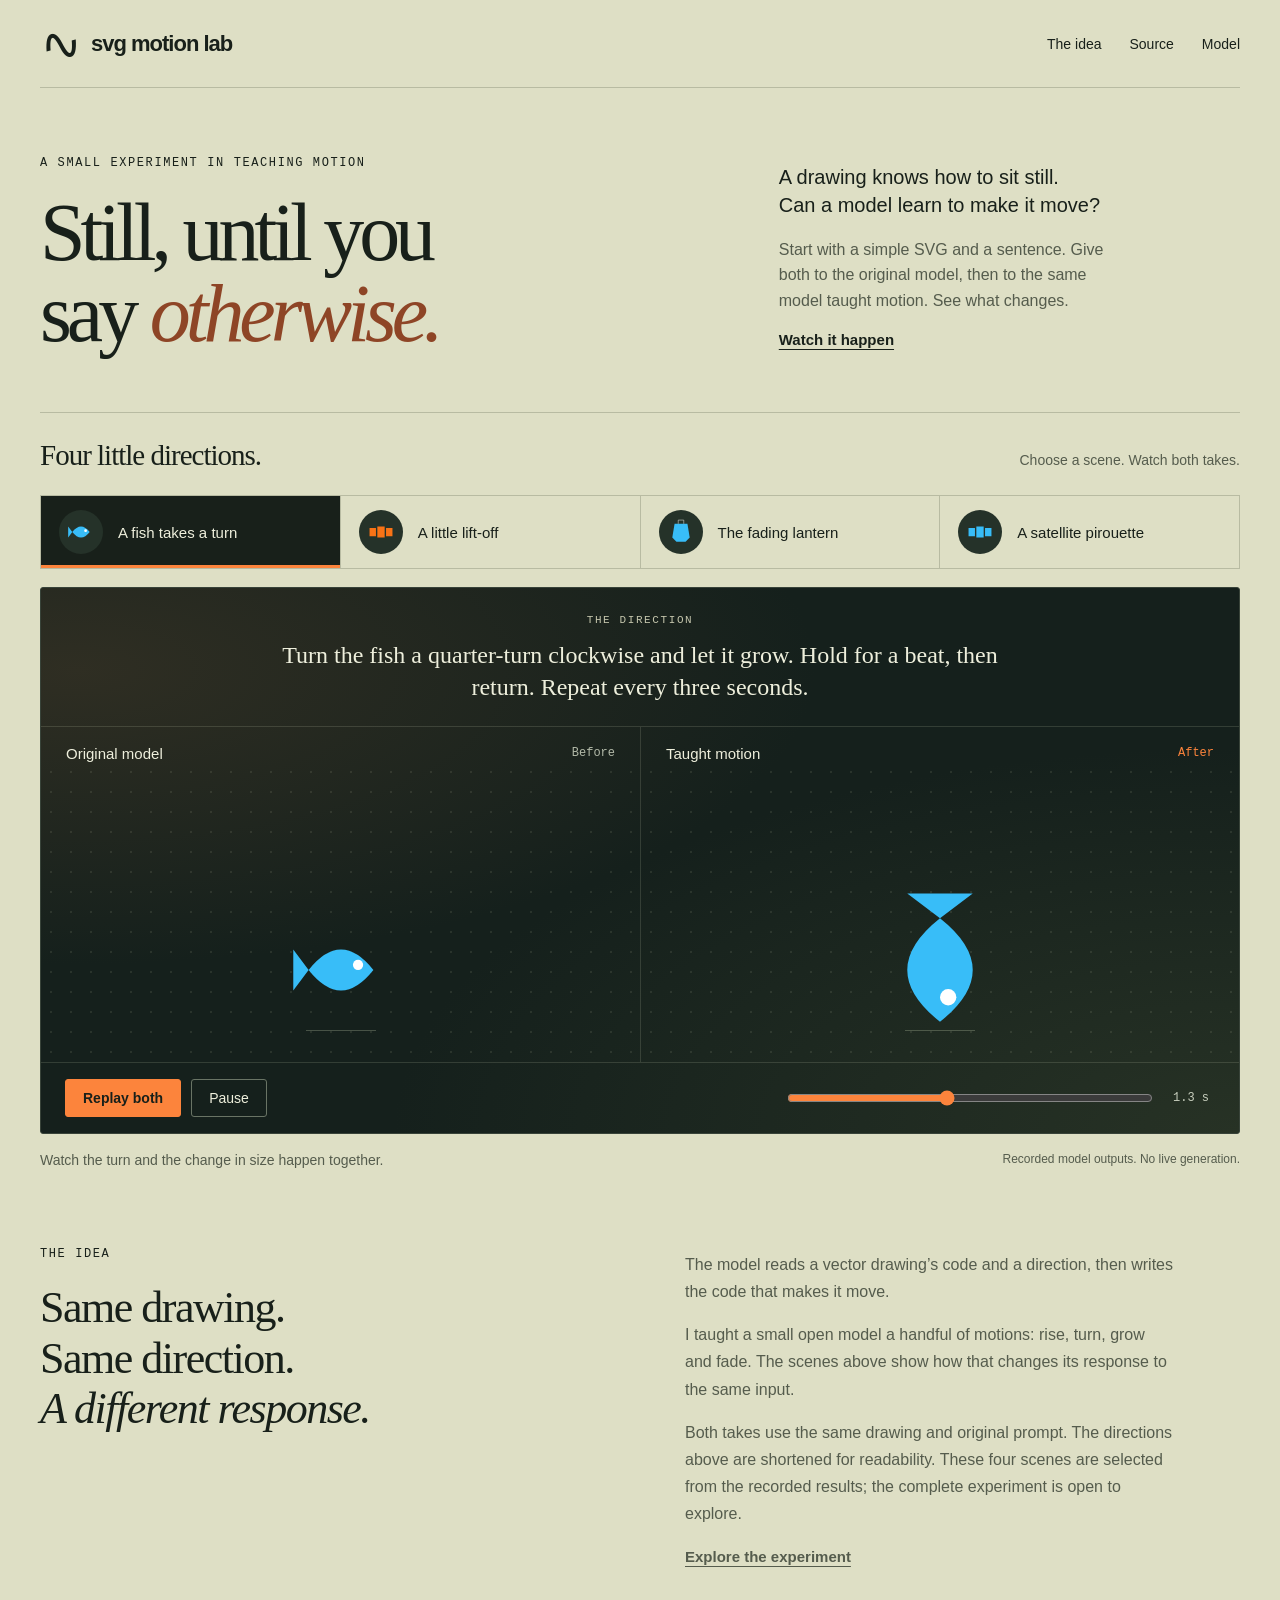
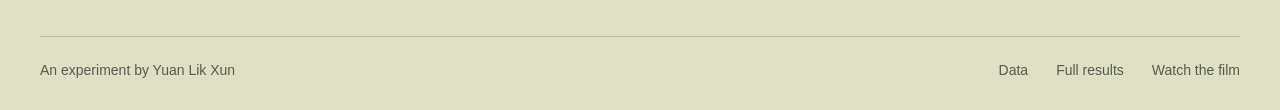
==== experiments/svg-motion-lab/demo/index.html @ 4496cbf6 "Add SVG motion experiment and curated replay demo" ====
<!doctype html>
<html lang="en">
<head>
<meta charset="utf-8">
<meta name="viewport" content="width=device-width,initial-scale=1">
<meta name="description" content="A still drawing, a sentence, and a small model learning to move. Explore four before-and-after SVG animations.">
<meta name="theme-color" content="#dedfc5">
<title>SVG Motion Lab — Still, until you say otherwise.</title>
<link rel="stylesheet" href="style.css">
<script src="app.js" defer></script>
</head>
<body>
<header class="masthead wrap">
  <a href="#" class="wordmark" aria-label="SVG Motion Lab home"><span class="motion-mark" aria-hidden="true">∿</span> svg motion lab</a>
  <nav aria-label="Main navigation"><a href="#story">The idea</a><a href="https://github.com/LxYuan0420/nlp/tree/main/experiments/svg-motion-lab">Source</a><a href="https://huggingface.co/lxyuan/SVG-Motion-Qwen3.5-0.8B-LoRA">Model</a></nav>
</header>
<main>
  <section class="intro wrap" aria-labelledby="headline">
    <div><p class="eyebrow">A small experiment in teaching motion</p><h1 id="headline">Still, until you<br>say <em>otherwise.</em></h1></div>
    <div class="intro-copy"><p>A drawing knows how to sit still.<br>Can a model learn to make it move?</p><p>Start with a simple SVG and a sentence. Give both to the original model, then to the same model taught motion. See what changes.</p><a class="text-link" href="#playground">Watch it happen</a></div>
  </section>
  <section class="playground wrap" id="playground" aria-label="Animation comparison">
    <div class="section-top"><h2>Four little directions.</h2><p>Choose a scene. Watch both takes.</p></div>
    <div id="scenes" class="scenes" role="group" aria-label="Choose a scene"></div>
    <div class="theatre">
      <div class="direction"><span class="eyebrow">The direction</span><p id="direction"></p></div>
      <div class="comparison">
        <section class="take" aria-labelledby="base-label"><div class="take-heading"><h3 id="base-label">Original model</h3><span>Before</span></div><div id="base-view" class="canvas"></div></section>
        <section class="take" aria-labelledby="finetuned-label"><div class="take-heading"><h3 id="finetuned-label">Taught motion</h3><span>After</span></div><div id="finetuned-view" class="canvas"></div></section>
      </div>
      <div class="transport"><div class="buttons"><button id="replay" class="replay" type="button">Replay both</button><button id="pause" class="pause" type="button" disabled>Pause</button></div><div class="scrubber"><label class="sr-only" for="timeline">Animation position</label><input id="timeline" type="range" min="0" max="1000" value="0" aria-valuetext="0 seconds"><output id="time" for="timeline">0.0 s</output></div></div>
    </div>
    <div class="scene-note"><p id="watch" aria-live="polite"></p><p class="replay-note">Recorded model outputs. No live generation.</p></div>
  </section>
  <section class="story wrap" id="story" aria-labelledby="story-title">
    <div><p class="eyebrow">The idea</p><h2 id="story-title">Same drawing.<br>Same direction.<br><em>A different response.</em></h2></div>
    <div class="story-copy"><p>The model reads a vector drawing’s code and a direction, then writes the code that makes it move.</p><p>I taught a small open model a handful of motions: rise, turn, grow and fade. The scenes above show how that changes its response to the same input.</p><p>Both takes use the same drawing and original prompt. The directions above are shortened for readability. These four scenes are selected from the recorded results; the complete experiment is open to explore.</p><a class="text-link" href="https://github.com/LxYuan0420/nlp/tree/main/experiments/svg-motion-lab">Explore the experiment</a></div>
  </section>
</main>
<footer class="wrap"><span>An experiment by Yuan Lik Xun</span><div><a href="https://huggingface.co/datasets/lxyuan/svg-motion-lab">Data</a><a href="https://huggingface.co/lxyuan/SVG-Motion-Qwen3.5-0.8B-LoRA/tree/main/evidence">Full results</a><a href="comparison.mp4">Watch the film</a></div></footer>
<script id="examples" type="application/json">[{"id": "test-0016", "title": "A fish takes a turn", "direction": "Turn the fish a quarter-turn clockwise and let it grow. Hold for a beat, then return. Repeat every three seconds.", "watch": "Watch the turn and the change in size happen together.", "family": "fish", "instruction": "Preserve the drawing and its initial placement. Apply these motions simultaneously: rotate clockwise by 90 degrees around its own origin during the first 40% of a 3-second cycle, hold until 60%, then return to the original state by the end; repeat forever; and scale uniformly to 1.6 times its original size around its own origin during the first 40% of a 3-second cycle, hold until 60%, then return to the original state by the end; repeat forever. Return only the complete animated SVG, without scripts, CSS, external resources, or Markdown. Use native SVG animations.", "input_svg": "\u003csvg xmlns=\"http://www.w3.org/2000/svg\" viewBox=\"0 0 256 256\"\u003e\u003cg id=\"position\" transform=\"translate(128 154)\"\u003e\u003cg id=\"motion-rotate\"\u003e\u003cg id=\"motion-scale\"\u003e\u003cg id=\"drawing\" fill=\"#38bdf8\"\u003e\u003cpath d=\"M-19 0 Q0 -24 19 0 Q0 24 -19 0 L-28 -12 V12Z\"/\u003e\u003ccircle cx=\"10\" cy=\"-3\" r=\"3\" fill=\"white\"/\u003e\u003c/g\u003e\u003c/g\u003e\u003c/g\u003e\u003c/g\u003e\u003c/svg\u003e", "duration": 3, "base": {"id": "test-0016", "prediction": "\u003csvg xmlns=\"http://www.w3.org/2000/svg\" viewBox=\"0 0 256 256\"\u003e\u003cg id=\"position\" transform=\"translate(128 154)\"\u003e\u003cg id=\"motion-rotate\"\u003e\u003cg id=\"motion-scale\"\u003e\u003cg id=\"drawing\" fill=\"#38bdf8\"\u003e\u003cpath d=\"M-19 0 Q0 -24 19 0 Q0 24 -19 0 L-28 -12 V12Z\"/\u003e\u003ccircle cx=\"10\" cy=\"-3\" r=\"3\" fill=\"white\"/\u003e\u003c/g\u003e\u003c/g\u003e\u003c/g\u003e\u003c/g\u003e\u003c/svg\u003e", "score": {"valid": true, "preserves_drawing": true, "motion_pass": false, "reason": "Motion differs at cycle fraction 0.13"}, "batch_seconds": 10.607814239000163, "batch_size": 4, "renderable": true, "render_source": "\u003csvg xmlns=\"http://www.w3.org/2000/svg\" viewBox=\"0 0 256 256\"\u003e\u003cg id=\"position\" transform=\"translate(128 154)\"\u003e\u003cg id=\"motion-rotate\"\u003e\u003cg id=\"motion-scale\"\u003e\u003cg id=\"drawing\" fill=\"#38bdf8\"\u003e\u003cpath d=\"M-19 0 Q0 -24 19 0 Q0 24 -19 0 L-28 -12 V12Z\" /\u003e\u003ccircle cx=\"10\" cy=\"-3\" r=\"3\" fill=\"white\" /\u003e\u003c/g\u003e\u003c/g\u003e\u003c/g\u003e\u003c/g\u003e\u003c/svg\u003e"}, "finetuned": {"id": "test-0016", "prediction": "\u003csvg xmlns=\"http://www.w3.org/2000/svg\" viewBox=\"0 0 256 256\"\u003e\u003cg id=\"position\" transform=\"translate(128 154)\"\u003e\u003cg id=\"motion-rotate\"\u003e\u003canimateTransform attributeName=\"transform\" type=\"rotate\" values=\"0;90;90;0\" dur=\"3s\" keyTimes=\"0;0.4;0.6;1\" repeatCount=\"indefinite\"/\u003e\u003cg id=\"motion-scale\"\u003e\u003canimateTransform attributeName=\"transform\" type=\"scale\" values=\"1;1.6;1.6;1\" dur=\"3s\" keyTimes=\"0;0.4;0.6;1\" repeatCount=\"indefinite\"/\u003e\u003cg id=\"drawing\" fill=\"#38bdf8\"\u003e\u003cpath d=\"M-19 0 Q0 -24 19 0 Q0 24 -19 0 L-28 -12 V12Z\"/\u003e\u003ccircle cx=\"10\" cy=\"-3\" r=\"3\" fill=\"white\"/\u003e\u003c/g\u003e\u003c/g\u003e\u003c/g\u003e\u003c/g\u003e\u003c/svg\u003e", "score": {"valid": true, "preserves_drawing": true, "motion_pass": true, "reason": "Passed every sampled motion check"}, "batch_seconds": 25.382535663, "batch_size": 4, "renderable": true, "render_source": "\u003csvg xmlns=\"http://www.w3.org/2000/svg\" viewBox=\"0 0 256 256\"\u003e\u003cg id=\"position\" transform=\"translate(128 154)\"\u003e\u003cg id=\"motion-rotate\"\u003e\u003canimateTransform attributeName=\"transform\" type=\"rotate\" values=\"0;90;90;0\" dur=\"3s\" keyTimes=\"0;0.4;0.6;1\" repeatCount=\"indefinite\" /\u003e\u003cg id=\"motion-scale\"\u003e\u003canimateTransform attributeName=\"transform\" type=\"scale\" values=\"1;1.6;1.6;1\" dur=\"3s\" keyTimes=\"0;0.4;0.6;1\" repeatCount=\"indefinite\" /\u003e\u003cg id=\"drawing\" fill=\"#38bdf8\"\u003e\u003cpath d=\"M-19 0 Q0 -24 19 0 Q0 24 -19 0 L-28 -12 V12Z\" /\u003e\u003ccircle cx=\"10\" cy=\"-3\" r=\"3\" fill=\"white\" /\u003e\u003c/g\u003e\u003c/g\u003e\u003c/g\u003e\u003c/g\u003e\u003c/svg\u003e"}}, {"id": "test-0000", "title": "A little lift-off", "direction": "Let the satellite rise and fade. Pause at the top, then bring it back. Repeat every three seconds.", "watch": "Watch the satellite lift as its colour fades, then return to where it started.", "family": "satellite", "instruction": "Preserve the drawing and its initial placement. Apply these motions simultaneously: move upward by 63 SVG units during the first 40% of a 3-second cycle, hold until 60%, then return to the original state by the end; repeat forever; and fade to opacity 0.3 during the first 40% of a 3-second cycle, hold until 60%, then return to the original state by the end; repeat forever. Return only the complete animated SVG, without scripts, CSS, external resources, or Markdown. Use native SVG animations.", "input_svg": "\u003csvg xmlns=\"http://www.w3.org/2000/svg\" viewBox=\"0 0 256 256\"\u003e\u003cg id=\"position\" transform=\"translate(128 154)\"\u003e\u003cg id=\"motion-translate\"\u003e\u003cg id=\"motion-opacity\"\u003e\u003cg id=\"drawing\" fill=\"#f97316\"\u003e\u003crect x=\"-8\" y=\"-12\" width=\"16\" height=\"24\"/\u003e\u003cpath d=\"M-25 -9 H-11 V9 H-25Z M11 -9 H25 V9 H11Z\"/\u003e\u003c/g\u003e\u003c/g\u003e\u003c/g\u003e\u003c/g\u003e\u003c/svg\u003e", "duration": 3, "base": {"id": "test-0000", "prediction": "\u003csvg xmlns=\"http://www.w3.org/2000/svg\" viewBox=\"0 0 256 256\"\u003e\u003cg id=\"position\" transform=\"translate(128 154)\"\u003e\u003cg id=\"motion-translate\"\u003e\u003cg id=\"motion-opacity\"\u003e\u003cg id=\"drawing\" fill=\"#f97316\"\u003e\u003crect x=\"-8\" y=\"-12\" width=\"16\" height=\"24\"/\u003e\u003cpath d=\"M-25 -9 H-11 V9 H-25Z M11 -9 H25 V9 H11Z\"/\u003e\u003c/g\u003e\u003c/g\u003e\u003c/g\u003e\u003c/g\u003e\u003c/svg\u003e", "score": {"valid": true, "preserves_drawing": true, "motion_pass": false, "reason": "Motion differs at cycle fraction 0.13"}, "batch_seconds": 9.672158597999896, "batch_size": 4, "renderable": true, "render_source": "\u003csvg xmlns=\"http://www.w3.org/2000/svg\" viewBox=\"0 0 256 256\"\u003e\u003cg id=\"position\" transform=\"translate(128 154)\"\u003e\u003cg id=\"motion-translate\"\u003e\u003cg id=\"motion-opacity\"\u003e\u003cg id=\"drawing\" fill=\"#f97316\"\u003e\u003crect x=\"-8\" y=\"-12\" width=\"16\" height=\"24\" /\u003e\u003cpath d=\"M-25 -9 H-11 V9 H-25Z M11 -9 H25 V9 H11Z\" /\u003e\u003c/g\u003e\u003c/g\u003e\u003c/g\u003e\u003c/g\u003e\u003c/svg\u003e"}, "finetuned": {"id": "test-0000", "prediction": "\u003csvg xmlns=\"http://www.w3.org/2000/svg\" viewBox=\"0 0 256 256\"\u003e\u003cg id=\"position\" transform=\"translate(128 154)\"\u003e\u003cg id=\"motion-translate\"\u003e\u003canimateTransform attributeName=\"transform\" type=\"translate\" values=\"0 0;0 -63;0 -63;0 0\" dur=\"3s\" keyTimes=\"0;0.4;0.6;1\" repeatCount=\"indefinite\"/\u003e\u003cg id=\"motion-opacity\"\u003e\u003canimate attributeName=\"opacity\" values=\"1;0.3;0.3;1\" dur=\"3s\" keyTimes=\"0;0.4;0.6;1\" repeatCount=\"indefinite\"/\u003e\u003cg id=\"drawing\" fill=\"#f97316\"\u003e\u003crect x=\"-8\" y=\"-12\" width=\"16\" height=\"24\"/\u003e\u003cpath d=\"M-25 -9 H-11 V9 H-25Z M11 -9 H25 V9 H11Z\"/\u003e\u003c/g\u003e\u003c/g\u003e\u003c/g\u003e\u003c/g\u003e\u003c/svg\u003e", "score": {"valid": true, "preserves_drawing": true, "motion_pass": true, "reason": "Passed every sampled motion check"}, "batch_seconds": 25.5612034589999, "batch_size": 4, "renderable": true, "render_source": "\u003csvg xmlns=\"http://www.w3.org/2000/svg\" viewBox=\"0 0 256 256\"\u003e\u003cg id=\"position\" transform=\"translate(128 154)\"\u003e\u003cg id=\"motion-translate\"\u003e\u003canimateTransform attributeName=\"transform\" type=\"translate\" values=\"0 0;0 -63;0 -63;0 0\" dur=\"3s\" keyTimes=\"0;0.4;0.6;1\" repeatCount=\"indefinite\" /\u003e\u003cg id=\"motion-opacity\"\u003e\u003canimate attributeName=\"opacity\" values=\"1;0.3;0.3;1\" dur=\"3s\" keyTimes=\"0;0.4;0.6;1\" repeatCount=\"indefinite\" /\u003e\u003cg id=\"drawing\" fill=\"#f97316\"\u003e\u003crect x=\"-8\" y=\"-12\" width=\"16\" height=\"24\" /\u003e\u003cpath d=\"M-25 -9 H-11 V9 H-25Z M11 -9 H25 V9 H11Z\" /\u003e\u003c/g\u003e\u003c/g\u003e\u003c/g\u003e\u003c/g\u003e\u003c/svg\u003e"}}, {"id": "test-0002", "title": "The fading lantern", "direction": "Lift the lantern until it is almost a ghost. Hold it there, then bring back its colour and position. Repeat every three seconds.", "watch": "Watch the lantern become faint as it rises. The drawing itself stays the same.", "family": "lantern", "instruction": "Preserve the drawing and its initial placement. Apply these motions simultaneously: move upward by 39 SVG units during the first 40% of a 3-second cycle, hold until 60%, then return to the original state by the end; repeat forever; and fade to opacity 0.15 during the first 40% of a 3-second cycle, hold until 60%, then return to the original state by the end; repeat forever. Return only the complete animated SVG, without scripts, CSS, external resources, or Markdown. Use native SVG animations.", "input_svg": "\u003csvg xmlns=\"http://www.w3.org/2000/svg\" viewBox=\"0 0 256 256\"\u003e\u003cg id=\"position\" transform=\"translate(128 154)\"\u003e\u003cg id=\"motion-translate\"\u003e\u003cg id=\"motion-opacity\"\u003e\u003cg id=\"drawing\" fill=\"#38bdf8\"\u003e\u003cpath d=\"M-14 -18 H14 L19 12 10 21 H-10 L-19 12Z\"/\u003e\u003cpath d=\"M-6 -18 V-26 H6 V-18\" fill=\"none\" stroke=\"white\"/\u003e\u003c/g\u003e\u003c/g\u003e\u003c/g\u003e\u003c/g\u003e\u003c/svg\u003e", "duration": 3, "base": {"id": "test-0002", "prediction": "\u003csvg xmlns=\"http://www.w3.org/2000/svg\" viewBox=\"0 0 256 256\"\u003e\u003cg id=\"position\" transform=\"translate(128 154)\"\u003e\u003cg id=\"motion-translate\"\u003e\u003cg id=\"motion-opacity\"\u003e\u003cg id=\"drawing\" fill=\"#38bdf8\"\u003e\u003cpath d=\"M-14 -18 H14 L19 12 10 21 H-10 L-19 12Z\"/\u003e\u003cpath d=\"M-6 -18 V-26 H6 V-18\" fill=\"none\" stroke=\"white\"/\u003e\u003c/g\u003e\u003c/g\u003e\u003c/g\u003e\u003c/g\u003e\u003c/svg\u003e", "score": {"valid": true, "preserves_drawing": true, "motion_pass": false, "reason": "Motion differs at cycle fraction 0.13"}, "batch_seconds": 9.672158597999896, "batch_size": 4, "renderable": true, "render_source": "\u003csvg xmlns=\"http://www.w3.org/2000/svg\" viewBox=\"0 0 256 256\"\u003e\u003cg id=\"position\" transform=\"translate(128 154)\"\u003e\u003cg id=\"motion-translate\"\u003e\u003cg id=\"motion-opacity\"\u003e\u003cg id=\"drawing\" fill=\"#38bdf8\"\u003e\u003cpath d=\"M-14 -18 H14 L19 12 10 21 H-10 L-19 12Z\" /\u003e\u003cpath d=\"M-6 -18 V-26 H6 V-18\" fill=\"none\" stroke=\"white\" /\u003e\u003c/g\u003e\u003c/g\u003e\u003c/g\u003e\u003c/g\u003e\u003c/svg\u003e"}, "finetuned": {"id": "test-0002", "prediction": "\u003csvg xmlns=\"http://www.w3.org/2000/svg\" viewBox=\"0 0 256 256\"\u003e\u003cg id=\"position\" transform=\"translate(128 154)\"\u003e\u003cg id=\"motion-translate\"\u003e\u003canimateTransform attributeName=\"transform\" type=\"translate\" values=\"0 0;0 -39;0 -39;0 0\" dur=\"3s\" keyTimes=\"0;0.4;0.6;1\" repeatCount=\"indefinite\"/\u003e\u003cg id=\"motion-opacity\"\u003e\u003canimate attributeName=\"opacity\" values=\"1;0.15;0.15;1\" dur=\"3s\" keyTimes=\"0;0.4;0.6;1\" repeatCount=\"indefinite\"/\u003e\u003cg id=\"drawing\" fill=\"#38bdf8\"\u003e\u003cpath d=\"M-14 -18 H14 L19 12 10 21 H-10 L-19 12Z\"/\u003e\u003cpath d=\"M-6 -18 V-26 H6 V-18\" fill=\"none\" stroke=\"white\"/\u003e\u003c/g\u003e\u003c/g\u003e\u003c/g\u003e\u003c/g\u003e\u003c/svg\u003e", "score": {"valid": true, "preserves_drawing": true, "motion_pass": true, "reason": "Passed every sampled motion check"}, "batch_seconds": 25.5612034589999, "batch_size": 4, "renderable": true, "render_source": "\u003csvg xmlns=\"http://www.w3.org/2000/svg\" viewBox=\"0 0 256 256\"\u003e\u003cg id=\"position\" transform=\"translate(128 154)\"\u003e\u003cg id=\"motion-translate\"\u003e\u003canimateTransform attributeName=\"transform\" type=\"translate\" values=\"0 0;0 -39;0 -39;0 0\" dur=\"3s\" keyTimes=\"0;0.4;0.6;1\" repeatCount=\"indefinite\" /\u003e\u003cg id=\"motion-opacity\"\u003e\u003canimate attributeName=\"opacity\" values=\"1;0.15;0.15;1\" dur=\"3s\" keyTimes=\"0;0.4;0.6;1\" repeatCount=\"indefinite\" /\u003e\u003cg id=\"drawing\" fill=\"#38bdf8\"\u003e\u003cpath d=\"M-14 -18 H14 L19 12 10 21 H-10 L-19 12Z\" /\u003e\u003cpath d=\"M-6 -18 V-26 H6 V-18\" fill=\"none\" stroke=\"white\" /\u003e\u003c/g\u003e\u003c/g\u003e\u003c/g\u003e\u003c/g\u003e\u003c/svg\u003e"}}, {"id": "test-0009", "title": "A satellite pirouette", "direction": "Give the satellite a half-turn and make it bigger. Pause, then unwind. Repeat every four seconds.", "watch": "Watch rotation and growth combine into one looping movement.", "family": "satellite", "instruction": "Preserve the drawing and its initial placement. Apply these motions simultaneously: rotate clockwise by 180 degrees around its own origin during the first 40% of a 4-second cycle, hold until 60%, then return to the original state by the end; repeat forever; and scale uniformly to 1.6 times its original size around its own origin during the first 40% of a 4-second cycle, hold until 60%, then return to the original state by the end; repeat forever. Return only the complete animated SVG, without scripts, CSS, external resources, or Markdown. Use native SVG animations.", "input_svg": "\u003csvg xmlns=\"http://www.w3.org/2000/svg\" viewBox=\"0 0 256 256\"\u003e\u003cg id=\"position\" transform=\"translate(128 154)\"\u003e\u003cg id=\"motion-rotate\"\u003e\u003cg id=\"motion-scale\"\u003e\u003cg id=\"drawing\" fill=\"#38bdf8\"\u003e\u003crect x=\"-8\" y=\"-12\" width=\"16\" height=\"24\"/\u003e\u003cpath d=\"M-25 -9 H-11 V9 H-25Z M11 -9 H25 V9 H11Z\"/\u003e\u003c/g\u003e\u003c/g\u003e\u003c/g\u003e\u003c/g\u003e\u003c/svg\u003e", "duration": 4, "base": {"id": "test-0009", "prediction": "\u003csvg xmlns=\"http://www.w3.org/2000/svg\" viewBox=\"0 0 256 256\"\u003e\u003cg id=\"position\" transform=\"translate(128 154)\"\u003e\u003cg id=\"motion-rotate\"\u003e\u003cg id=\"motion-scale\"\u003e\u003cg id=\"drawing\" fill=\"#38bdf8\"\u003e\u003crect x=\"-8\" y=\"-12\" width=\"16\" height=\"24\"/\u003e\u003cpath d=\"M-25 -9 H-11 V9 H-25Z M11 -9 H25 V9 H11Z\"/\u003e\u003c/g\u003e\u003c/g\u003e\u003c/g\u003e\u003c/g\u003e\u003c/svg\u003e", "score": {"valid": true, "preserves_drawing": true, "motion_pass": false, "reason": "Motion differs at cycle fraction 0.13"}, "batch_seconds": 9.251102890000084, "batch_size": 4, "renderable": true, "render_source": "\u003csvg xmlns=\"http://www.w3.org/2000/svg\" viewBox=\"0 0 256 256\"\u003e\u003cg id=\"position\" transform=\"translate(128 154)\"\u003e\u003cg id=\"motion-rotate\"\u003e\u003cg id=\"motion-scale\"\u003e\u003cg id=\"drawing\" fill=\"#38bdf8\"\u003e\u003crect x=\"-8\" y=\"-12\" width=\"16\" height=\"24\" /\u003e\u003cpath d=\"M-25 -9 H-11 V9 H-25Z M11 -9 H25 V9 H11Z\" /\u003e\u003c/g\u003e\u003c/g\u003e\u003c/g\u003e\u003c/g\u003e\u003c/svg\u003e"}, "finetuned": {"id": "test-0009", "prediction": "\u003csvg xmlns=\"http://www.w3.org/2000/svg\" viewBox=\"0 0 256 256\"\u003e\u003cg id=\"position\" transform=\"translate(128 154)\"\u003e\u003cg id=\"motion-rotate\"\u003e\u003canimateTransform attributeName=\"transform\" type=\"rotate\" values=\"0;180;180;0\" dur=\"4s\" keyTimes=\"0;0.4;0.6;1\" repeatCount=\"indefinite\"/\u003e\u003cg id=\"motion-scale\"\u003e\u003canimateTransform attributeName=\"transform\" type=\"scale\" values=\"1;1.6;1.6;1\" dur=\"4s\" keyTimes=\"0;0.4;0.6;1\" repeatCount=\"indefinite\"/\u003e\u003cg id=\"drawing\" fill=\"#38bdf8\"\u003e\u003crect x=\"-8\" y=\"-12\" width=\"16\" height=\"24\"/\u003e\u003cpath d=\"M-25 -9 H-11 V9 H-25Z M11 -9 H25 V9 H11Z\"/\u003e\u003c/g\u003e\u003c/g\u003e\u003c/g\u003e\u003c/g\u003e\u003c/svg\u003e", "score": {"valid": true, "preserves_drawing": true, "motion_pass": true, "reason": "Passed every sampled motion check"}, "batch_seconds": 25.539759032999882, "batch_size": 4, "renderable": true, "render_source": "\u003csvg xmlns=\"http://www.w3.org/2000/svg\" viewBox=\"0 0 256 256\"\u003e\u003cg id=\"position\" transform=\"translate(128 154)\"\u003e\u003cg id=\"motion-rotate\"\u003e\u003canimateTransform attributeName=\"transform\" type=\"rotate\" values=\"0;180;180;0\" dur=\"4s\" keyTimes=\"0;0.4;0.6;1\" repeatCount=\"indefinite\" /\u003e\u003cg id=\"motion-scale\"\u003e\u003canimateTransform attributeName=\"transform\" type=\"scale\" values=\"1;1.6;1.6;1\" dur=\"4s\" keyTimes=\"0;0.4;0.6;1\" repeatCount=\"indefinite\" /\u003e\u003cg id=\"drawing\" fill=\"#38bdf8\"\u003e\u003crect x=\"-8\" y=\"-12\" width=\"16\" height=\"24\" /\u003e\u003cpath d=\"M-25 -9 H-11 V9 H-25Z M11 -9 H25 V9 H11Z\" /\u003e\u003c/g\u003e\u003c/g\u003e\u003c/g\u003e\u003c/g\u003e\u003c/svg\u003e"}}]</script>
</body>
</html>
---- experiments/svg-motion-lab/demo/style.css ----
:root{color-scheme:light;--paper:#dedfc5;--ink:#18201a;--soft:#555c4d;--rule:#b8bba2;--orange:#fc843c;--dark:#15201c;--light:#eeefdc;font-family:Arial,Helvetica,sans-serif;color:var(--ink);background:var(--paper);font-synthesis:none;scroll-behavior:smooth}*{box-sizing:border-box}body{margin:0}a{color:inherit;text-underline-offset:.25em}button,input,a{-webkit-tap-highlight-color:transparent}button{font:inherit;cursor:pointer}a:focus-visible,button:focus-visible,input:focus-visible{outline:3px solid var(--orange);outline-offset:5px}.wrap{width:min(1240px,calc(100% - 80px));margin-inline:auto}.masthead{height:88px;display:flex;align-items:center;justify-content:space-between;border-bottom:1px solid var(--rule)}.wordmark{text-decoration:none;font-weight:700;font-size:22px;letter-spacing:-1px;display:flex;align-items:center;gap:10px}.motion-mark{font-family:Georgia,serif;font-size:50px;line-height:1;transform:rotate(-15deg)}nav,footer>div{display:flex;gap:28px}nav a,footer a{font-size:14px;text-decoration:none}nav a:hover,footer a:hover{text-decoration:underline}.intro{display:grid;grid-template-columns:1.45fr 1fr;gap:70px;padding-top:66px;padding-bottom:58px;align-items:end}.eyebrow{font:12px/1.6 ui-monospace,SFMono-Regular,Consolas,monospace;text-transform:uppercase;letter-spacing:1.6px;margin:0 0 19px}h1,h2,p{margin-top:0}h1{font:clamp(58px,6.4vw,94px)/.99 Georgia,'Times New Roman',serif;font-weight:400;letter-spacing:-5px;margin-bottom:0}h1 em{font-weight:400;color:#8e4526}h2{font-family:Georgia,'Times New Roman',serif;font-weight:400}.intro-copy{max-width:350px;padding-bottom:5px}.intro-copy p{font-size:16px;line-height:1.6;color:var(--soft);margin-bottom:18px}.intro-copy p:first-child{font-size:20px;line-height:1.4;color:var(--ink)}.text-link{font-size:15px;font-weight:700}.section-top{display:flex;justify-content:space-between;align-items:baseline;gap:20px;border-top:1px solid var(--rule);padding-top:26px}.section-top h2{font-size:29px;letter-spacing:-1px;margin-bottom:23px}.section-top p{color:var(--soft);font-size:14px}.scenes{display:grid;grid-template-columns:repeat(4,1fr);gap:1px;background:var(--rule);border:1px solid var(--rule);margin-bottom:18px}.scene{display:flex;align-items:center;gap:15px;min-width:0;background:var(--paper);color:var(--ink);border:0;padding:14px 18px;text-align:left;transition:background .15s}.scene:hover{background:#e9ead5}.scene[aria-pressed=true]{background:var(--ink);color:var(--light);box-shadow:inset 0 -3px var(--orange)}.scene-label{font-size:15px;line-height:1.3}.scene-icon{width:44px;height:44px;flex-shrink:0;display:block;background:#253229;border-radius:50%}.scene-icon svg{width:100%;height:100%;display:block}.theatre{color:var(--light);background:radial-gradient(ellipse at 3% 15%,#3c3526aa,transparent 45%),radial-gradient(ellipse at 100% 100%,#333e2b99,transparent 50%),var(--dark);border:1px solid #384339;border-radius:3px;overflow:hidden}.direction{text-align:center;max-width:820px;margin:auto;padding:24px 30px 22px}.direction .eyebrow{display:block;color:#c5c6ad;margin-bottom:9px;font-size:11px}.plain{text-transform:none;letter-spacing:0;color:#a2aa9c}.direction p{font:24px/1.35 Georgia,'Times New Roman',serif;margin:0}.comparison{display:grid;grid-template-columns:1fr 1fr;border-block:1px solid #c9ccb32b}.take+.take{border-left:1px solid #c9ccb32b}.take-heading{display:flex;align-items:center;justify-content:space-between;padding:18px 25px 0;gap:10px}.take-heading h3{font-size:15px;font-weight:400;margin:0}.take-heading span{font:12px ui-monospace,monospace;color:#b2b9a8}.take:last-child .take-heading span{color:var(--orange)}.canvas{height:300px;background-image:radial-gradient(#d9dfb91a .8px,transparent .8px);background-size:20px 20px;position:relative}.canvas:after{content:'';position:absolute;left:calc(50% - 35px);bottom:31px;width:70px;height:1px;background:#bbc5a54d;pointer-events:none}.canvas iframe{display:block;border:0;width:100%;height:100%}.render-error{display:grid;place-items:center;height:100%;padding:24px;color:#e0b7a0;text-align:center;font-size:15px}.transport{display:flex;justify-content:space-between;align-items:center;gap:32px;padding:16px 24px}.buttons{display:flex;gap:10px}.buttons button{border-radius:3px;padding:10px 17px;font-size:14px}.replay{background:var(--orange);border:1px solid var(--orange);color:#18201a;font-weight:700}.replay:hover{background:#ff995e}.pause{border:1px solid #697465;color:var(--light);background:transparent;min-width:74px}.pause:hover{background:#ffffff0a}.buttons button:disabled{opacity:.4;cursor:wait}.scrubber{display:flex;align-items:center;gap:18px;width:50%;max-width:430px}input[type=range]{width:100%;height:24px;accent-color:var(--orange);cursor:pointer}output{font:12px ui-monospace,monospace;white-space:nowrap;color:#c7cebd;min-width:42px}.scene-note{display:flex;justify-content:space-between;gap:30px;padding:16px 0 0;font-size:14px;line-height:1.5;color:var(--soft)}.scene-note p{margin:0}.replay-note{white-space:nowrap;font-size:12px}.story{display:grid;grid-template-columns:1fr 1fr;gap:90px;padding:74px 0 65px}.story h2{font-size:44px;line-height:1.15;letter-spacing:-1.5px;margin:0}.story h2 em{font-weight:400}.story-copy{max-width:490px;padding-top:6px;font-size:16px;line-height:1.7;color:var(--soft)}.story-copy p{margin-bottom:16px}footer{border-top:1px solid var(--rule);padding-block:25px 32px;display:flex;justify-content:space-between;gap:20px;font-size:14px;color:var(--soft)}.sr-only{position:absolute;width:1px;height:1px;padding:0;margin:-1px;overflow:hidden;clip:rect(0,0,0,0);white-space:nowrap;border:0}@media(min-width:1500px){.intro{padding-top:80px;padding-bottom:70px}}@media(max-width:950px){.wrap{width:calc(100% - 48px)}.intro{gap:32px;grid-template-columns:1.3fr 1fr}h1{font-size:68px;letter-spacing:-3px}.scene{padding:12px 10px;gap:9px}.scene-label{font-size:14px}.scene-icon{width:33px;height:33px}.canvas{height:260px}.scene-note{flex-direction:column;gap:8px}.story{gap:45px}.story h2{font-size:37px}}@media(max-width:650px){.wrap{width:calc(100% - 32px)}.masthead{height:72px}.wordmark{font-size:18px}.motion-mark{font-size:39px}nav{gap:16px}nav a{font-size:13px}nav a:first-child{display:none}.intro{display:block;padding:38px 0 34px}h1{font-size:61px;letter-spacing:-3.5px}.eyebrow{font-size:11px;margin-bottom:15px}.intro-copy{margin-top:26px;max-width:100%}.intro-copy p:first-child{font-size:18px}.intro-copy p{font-size:15px}.section-top{display:block;padding-top:20px}.section-top h2{font-size:27px;margin-bottom:8px}.section-top p{margin-bottom:17px}.scenes{grid-template-columns:1fr 1fr;gap:1px}.scene{padding:13px 10px;gap:10px;min-height:62px}.scene-icon{width:32px;height:32px}.scene-label{font-size:14px}.direction{padding:21px 16px}.direction p{font-size:20px}.direction .plain{display:none}.take-heading{padding:14px 12px 0;display:block}.take-heading h3{font-size:14px;margin-bottom:5px}.take-heading span{font-size:11px}.canvas{height:220px}.transport{gap:10px;flex-wrap:wrap;padding:14px}.buttons{width:100%;justify-content:center}.scrubber{width:100%;max-width:none}.scene-note{font-size:13px}.replay-note{white-space:normal}.story{grid-template-columns:1fr;gap:26px;padding:45px 0}.story h2{font-size:37px}.story-copy{font-size:15px}footer{display:block;font-size:13px}footer>div{margin-top:18px;gap:25px}}@media(prefers-reduced-motion:reduce){:root{scroll-behavior:auto}*{transition:none!important}}
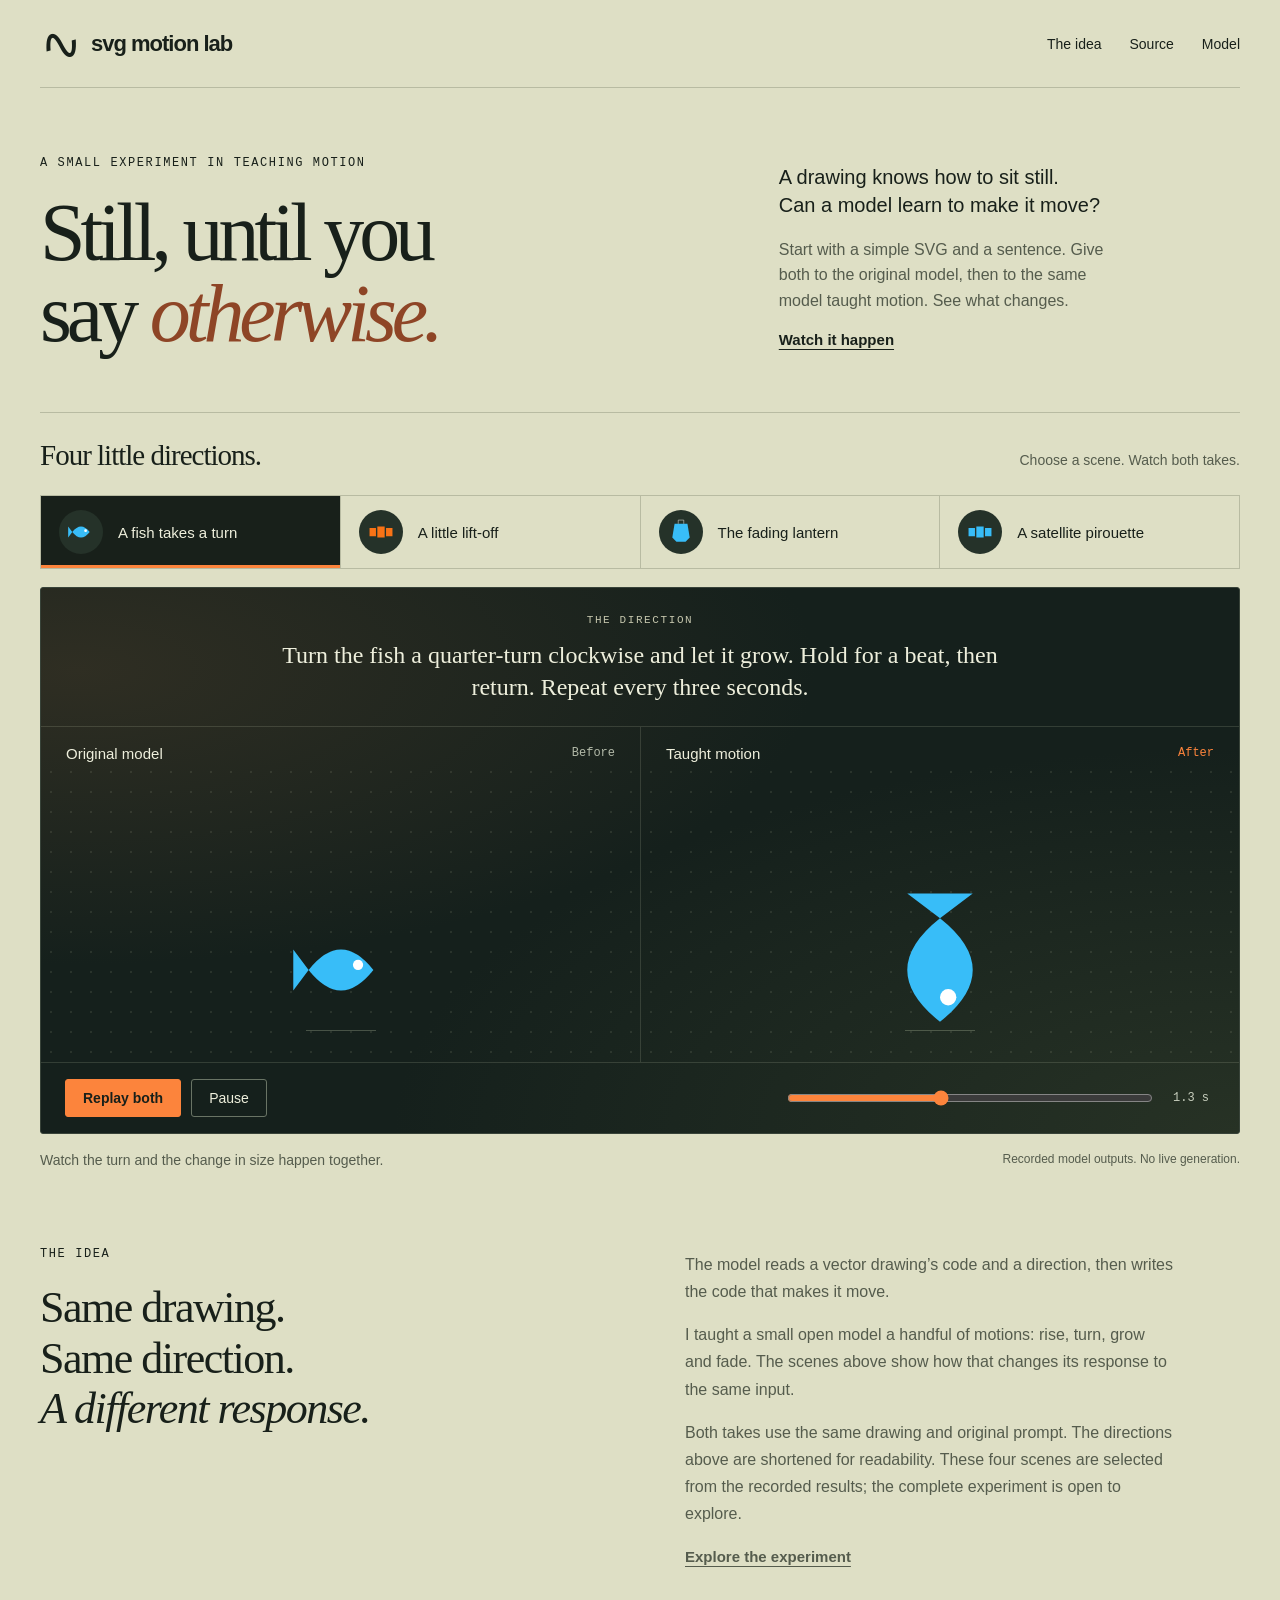
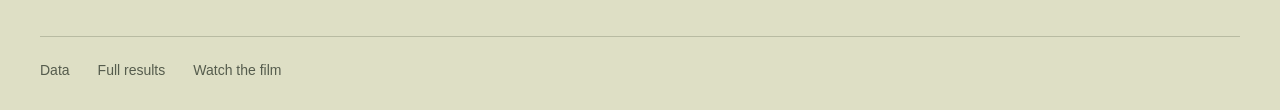
==== commit da3f07bc: "Remove the SVG motion demo footer credit" ====
--- a/experiments/svg-motion-lab/demo/index.html
+++ b/experiments/svg-motion-lab/demo/index.html
@@ -37,7 +37,7 @@
     <div class="story-copy"><p>The model reads a vector drawing’s code and a direction, then writes the code that makes it move.</p><p>I taught a small open model a handful of motions: rise, turn, grow and fade. The scenes above show how that changes its response to the same input.</p><p>Both takes use the same drawing and original prompt. The directions above are shortened for readability. These four scenes are selected from the recorded results; the complete experiment is open to explore.</p><a class="text-link" href="https://github.com/LxYuan0420/nlp/tree/main/experiments/svg-motion-lab">Explore the experiment</a></div>
   </section>
 </main>
-<footer class="wrap"><span>An experiment by Yuan Lik Xun</span><div><a href="https://huggingface.co/datasets/lxyuan/svg-motion-lab">Data</a><a href="https://huggingface.co/lxyuan/SVG-Motion-Qwen3.5-0.8B-LoRA/tree/main/evidence">Full results</a><a href="comparison.mp4">Watch the film</a></div></footer>
+<footer class="wrap"><div><a href="https://huggingface.co/datasets/lxyuan/svg-motion-lab">Data</a><a href="https://huggingface.co/lxyuan/SVG-Motion-Qwen3.5-0.8B-LoRA/tree/main/evidence">Full results</a><a href="comparison.mp4">Watch the film</a></div></footer>
 <script id="examples" type="application/json">[{"id": "test-0016", "title": "A fish takes a turn", "direction": "Turn the fish a quarter-turn clockwise and let it grow. Hold for a beat, then return. Repeat every three seconds.", "watch": "Watch the turn and the change in size happen together.", "family": "fish", "instruction": "Preserve the drawing and its initial placement. Apply these motions simultaneously: rotate clockwise by 90 degrees around its own origin during the first 40% of a 3-second cycle, hold until 60%, then return to the original state by the end; repeat forever; and scale uniformly to 1.6 times its original size around its own origin during the first 40% of a 3-second cycle, hold until 60%, then return to the original state by the end; repeat forever. Return only the complete animated SVG, without scripts, CSS, external resources, or Markdown. Use native SVG animations.", "input_svg": "\u003csvg xmlns=\"http://www.w3.org/2000/svg\" viewBox=\"0 0 256 256\"\u003e\u003cg id=\"position\" transform=\"translate(128 154)\"\u003e\u003cg id=\"motion-rotate\"\u003e\u003cg id=\"motion-scale\"\u003e\u003cg id=\"drawing\" fill=\"#38bdf8\"\u003e\u003cpath d=\"M-19 0 Q0 -24 19 0 Q0 24 -19 0 L-28 -12 V12Z\"/\u003e\u003ccircle cx=\"10\" cy=\"-3\" r=\"3\" fill=\"white\"/\u003e\u003c/g\u003e\u003c/g\u003e\u003c/g\u003e\u003c/g\u003e\u003c/svg\u003e", "duration": 3, "base": {"id": "test-0016", "prediction": "\u003csvg xmlns=\"http://www.w3.org/2000/svg\" viewBox=\"0 0 256 256\"\u003e\u003cg id=\"position\" transform=\"translate(128 154)\"\u003e\u003cg id=\"motion-rotate\"\u003e\u003cg id=\"motion-scale\"\u003e\u003cg id=\"drawing\" fill=\"#38bdf8\"\u003e\u003cpath d=\"M-19 0 Q0 -24 19 0 Q0 24 -19 0 L-28 -12 V12Z\"/\u003e\u003ccircle cx=\"10\" cy=\"-3\" r=\"3\" fill=\"white\"/\u003e\u003c/g\u003e\u003c/g\u003e\u003c/g\u003e\u003c/g\u003e\u003c/svg\u003e", "score": {"valid": true, "preserves_drawing": true, "motion_pass": false, "reason": "Motion differs at cycle fraction 0.13"}, "batch_seconds": 10.607814239000163, "batch_size": 4, "renderable": true, "render_source": "\u003csvg xmlns=\"http://www.w3.org/2000/svg\" viewBox=\"0 0 256 256\"\u003e\u003cg id=\"position\" transform=\"translate(128 154)\"\u003e\u003cg id=\"motion-rotate\"\u003e\u003cg id=\"motion-scale\"\u003e\u003cg id=\"drawing\" fill=\"#38bdf8\"\u003e\u003cpath d=\"M-19 0 Q0 -24 19 0 Q0 24 -19 0 L-28 -12 V12Z\" /\u003e\u003ccircle cx=\"10\" cy=\"-3\" r=\"3\" fill=\"white\" /\u003e\u003c/g\u003e\u003c/g\u003e\u003c/g\u003e\u003c/g\u003e\u003c/svg\u003e"}, "finetuned": {"id": "test-0016", "prediction": "\u003csvg xmlns=\"http://www.w3.org/2000/svg\" viewBox=\"0 0 256 256\"\u003e\u003cg id=\"position\" transform=\"translate(128 154)\"\u003e\u003cg id=\"motion-rotate\"\u003e\u003canimateTransform attributeName=\"transform\" type=\"rotate\" values=\"0;90;90;0\" dur=\"3s\" keyTimes=\"0;0.4;0.6;1\" repeatCount=\"indefinite\"/\u003e\u003cg id=\"motion-scale\"\u003e\u003canimateTransform attributeName=\"transform\" type=\"scale\" values=\"1;1.6;1.6;1\" dur=\"3s\" keyTimes=\"0;0.4;0.6;1\" repeatCount=\"indefinite\"/\u003e\u003cg id=\"drawing\" fill=\"#38bdf8\"\u003e\u003cpath d=\"M-19 0 Q0 -24 19 0 Q0 24 -19 0 L-28 -12 V12Z\"/\u003e\u003ccircle cx=\"10\" cy=\"-3\" r=\"3\" fill=\"white\"/\u003e\u003c/g\u003e\u003c/g\u003e\u003c/g\u003e\u003c/g\u003e\u003c/svg\u003e", "score": {"valid": true, "preserves_drawing": true, "motion_pass": true, "reason": "Passed every sampled motion check"}, "batch_seconds": 25.382535663, "batch_size": 4, "renderable": true, "render_source": "\u003csvg xmlns=\"http://www.w3.org/2000/svg\" viewBox=\"0 0 256 256\"\u003e\u003cg id=\"position\" transform=\"translate(128 154)\"\u003e\u003cg id=\"motion-rotate\"\u003e\u003canimateTransform attributeName=\"transform\" type=\"rotate\" values=\"0;90;90;0\" dur=\"3s\" keyTimes=\"0;0.4;0.6;1\" repeatCount=\"indefinite\" /\u003e\u003cg id=\"motion-scale\"\u003e\u003canimateTransform attributeName=\"transform\" type=\"scale\" values=\"1;1.6;1.6;1\" dur=\"3s\" keyTimes=\"0;0.4;0.6;1\" repeatCount=\"indefinite\" /\u003e\u003cg id=\"drawing\" fill=\"#38bdf8\"\u003e\u003cpath d=\"M-19 0 Q0 -24 19 0 Q0 24 -19 0 L-28 -12 V12Z\" /\u003e\u003ccircle cx=\"10\" cy=\"-3\" r=\"3\" fill=\"white\" /\u003e\u003c/g\u003e\u003c/g\u003e\u003c/g\u003e\u003c/g\u003e\u003c/svg\u003e"}}, {"id": "test-0000", "title": "A little lift-off", "direction": "Let the satellite rise and fade. Pause at the top, then bring it back. Repeat every three seconds.", "watch": "Watch the satellite lift as its colour fades, then return to where it started.", "family": "satellite", "instruction": "Preserve the drawing and its initial placement. Apply these motions simultaneously: move upward by 63 SVG units during the first 40% of a 3-second cycle, hold until 60%, then return to the original state by the end; repeat forever; and fade to opacity 0.3 during the first 40% of a 3-second cycle, hold until 60%, then return to the original state by the end; repeat forever. Return only the complete animated SVG, without scripts, CSS, external resources, or Markdown. Use native SVG animations.", "input_svg": "\u003csvg xmlns=\"http://www.w3.org/2000/svg\" viewBox=\"0 0 256 256\"\u003e\u003cg id=\"position\" transform=\"translate(128 154)\"\u003e\u003cg id=\"motion-translate\"\u003e\u003cg id=\"motion-opacity\"\u003e\u003cg id=\"drawing\" fill=\"#f97316\"\u003e\u003crect x=\"-8\" y=\"-12\" width=\"16\" height=\"24\"/\u003e\u003cpath d=\"M-25 -9 H-11 V9 H-25Z M11 -9 H25 V9 H11Z\"/\u003e\u003c/g\u003e\u003c/g\u003e\u003c/g\u003e\u003c/g\u003e\u003c/svg\u003e", "duration": 3, "base": {"id": "test-0000", "prediction": "\u003csvg xmlns=\"http://www.w3.org/2000/svg\" viewBox=\"0 0 256 256\"\u003e\u003cg id=\"position\" transform=\"translate(128 154)\"\u003e\u003cg id=\"motion-translate\"\u003e\u003cg id=\"motion-opacity\"\u003e\u003cg id=\"drawing\" fill=\"#f97316\"\u003e\u003crect x=\"-8\" y=\"-12\" width=\"16\" height=\"24\"/\u003e\u003cpath d=\"M-25 -9 H-11 V9 H-25Z M11 -9 H25 V9 H11Z\"/\u003e\u003c/g\u003e\u003c/g\u003e\u003c/g\u003e\u003c/g\u003e\u003c/svg\u003e", "score": {"valid": true, "preserves_drawing": true, "motion_pass": false, "reason": "Motion differs at cycle fraction 0.13"}, "batch_seconds": 9.672158597999896, "batch_size": 4, "renderable": true, "render_source": "\u003csvg xmlns=\"http://www.w3.org/2000/svg\" viewBox=\"0 0 256 256\"\u003e\u003cg id=\"position\" transform=\"translate(128 154)\"\u003e\u003cg id=\"motion-translate\"\u003e\u003cg id=\"motion-opacity\"\u003e\u003cg id=\"drawing\" fill=\"#f97316\"\u003e\u003crect x=\"-8\" y=\"-12\" width=\"16\" height=\"24\" /\u003e\u003cpath d=\"M-25 -9 H-11 V9 H-25Z M11 -9 H25 V9 H11Z\" /\u003e\u003c/g\u003e\u003c/g\u003e\u003c/g\u003e\u003c/g\u003e\u003c/svg\u003e"}, "finetuned": {"id": "test-0000", "prediction": "\u003csvg xmlns=\"http://www.w3.org/2000/svg\" viewBox=\"0 0 256 256\"\u003e\u003cg id=\"position\" transform=\"translate(128 154)\"\u003e\u003cg id=\"motion-translate\"\u003e\u003canimateTransform attributeName=\"transform\" type=\"translate\" values=\"0 0;0 -63;0 -63;0 0\" dur=\"3s\" keyTimes=\"0;0.4;0.6;1\" repeatCount=\"indefinite\"/\u003e\u003cg id=\"motion-opacity\"\u003e\u003canimate attributeName=\"opacity\" values=\"1;0.3;0.3;1\" dur=\"3s\" keyTimes=\"0;0.4;0.6;1\" repeatCount=\"indefinite\"/\u003e\u003cg id=\"drawing\" fill=\"#f97316\"\u003e\u003crect x=\"-8\" y=\"-12\" width=\"16\" height=\"24\"/\u003e\u003cpath d=\"M-25 -9 H-11 V9 H-25Z M11 -9 H25 V9 H11Z\"/\u003e\u003c/g\u003e\u003c/g\u003e\u003c/g\u003e\u003c/g\u003e\u003c/svg\u003e", "score": {"valid": true, "preserves_drawing": true, "motion_pass": true, "reason": "Passed every sampled motion check"}, "batch_seconds": 25.5612034589999, "batch_size": 4, "renderable": true, "render_source": "\u003csvg xmlns=\"http://www.w3.org/2000/svg\" viewBox=\"0 0 256 256\"\u003e\u003cg id=\"position\" transform=\"translate(128 154)\"\u003e\u003cg id=\"motion-translate\"\u003e\u003canimateTransform attributeName=\"transform\" type=\"translate\" values=\"0 0;0 -63;0 -63;0 0\" dur=\"3s\" keyTimes=\"0;0.4;0.6;1\" repeatCount=\"indefinite\" /\u003e\u003cg id=\"motion-opacity\"\u003e\u003canimate attributeName=\"opacity\" values=\"1;0.3;0.3;1\" dur=\"3s\" keyTimes=\"0;0.4;0.6;1\" repeatCount=\"indefinite\" /\u003e\u003cg id=\"drawing\" fill=\"#f97316\"\u003e\u003crect x=\"-8\" y=\"-12\" width=\"16\" height=\"24\" /\u003e\u003cpath d=\"M-25 -9 H-11 V9 H-25Z M11 -9 H25 V9 H11Z\" /\u003e\u003c/g\u003e\u003c/g\u003e\u003c/g\u003e\u003c/g\u003e\u003c/svg\u003e"}}, {"id": "test-0002", "title": "The fading lantern", "direction": "Lift the lantern until it is almost a ghost. Hold it there, then bring back its colour and position. Repeat every three seconds.", "watch": "Watch the lantern become faint as it rises. The drawing itself stays the same.", "family": "lantern", "instruction": "Preserve the drawing and its initial placement. Apply these motions simultaneously: move upward by 39 SVG units during the first 40% of a 3-second cycle, hold until 60%, then return to the original state by the end; repeat forever; and fade to opacity 0.15 during the first 40% of a 3-second cycle, hold until 60%, then return to the original state by the end; repeat forever. Return only the complete animated SVG, without scripts, CSS, external resources, or Markdown. Use native SVG animations.", "input_svg": "\u003csvg xmlns=\"http://www.w3.org/2000/svg\" viewBox=\"0 0 256 256\"\u003e\u003cg id=\"position\" transform=\"translate(128 154)\"\u003e\u003cg id=\"motion-translate\"\u003e\u003cg id=\"motion-opacity\"\u003e\u003cg id=\"drawing\" fill=\"#38bdf8\"\u003e\u003cpath d=\"M-14 -18 H14 L19 12 10 21 H-10 L-19 12Z\"/\u003e\u003cpath d=\"M-6 -18 V-26 H6 V-18\" fill=\"none\" stroke=\"white\"/\u003e\u003c/g\u003e\u003c/g\u003e\u003c/g\u003e\u003c/g\u003e\u003c/svg\u003e", "duration": 3, "base": {"id": "test-0002", "prediction": "\u003csvg xmlns=\"http://www.w3.org/2000/svg\" viewBox=\"0 0 256 256\"\u003e\u003cg id=\"position\" transform=\"translate(128 154)\"\u003e\u003cg id=\"motion-translate\"\u003e\u003cg id=\"motion-opacity\"\u003e\u003cg id=\"drawing\" fill=\"#38bdf8\"\u003e\u003cpath d=\"M-14 -18 H14 L19 12 10 21 H-10 L-19 12Z\"/\u003e\u003cpath d=\"M-6 -18 V-26 H6 V-18\" fill=\"none\" stroke=\"white\"/\u003e\u003c/g\u003e\u003c/g\u003e\u003c/g\u003e\u003c/g\u003e\u003c/svg\u003e", "score": {"valid": true, "preserves_drawing": true, "motion_pass": false, "reason": "Motion differs at cycle fraction 0.13"}, "batch_seconds": 9.672158597999896, "batch_size": 4, "renderable": true, "render_source": "\u003csvg xmlns=\"http://www.w3.org/2000/svg\" viewBox=\"0 0 256 256\"\u003e\u003cg id=\"position\" transform=\"translate(128 154)\"\u003e\u003cg id=\"motion-translate\"\u003e\u003cg id=\"motion-opacity\"\u003e\u003cg id=\"drawing\" fill=\"#38bdf8\"\u003e\u003cpath d=\"M-14 -18 H14 L19 12 10 21 H-10 L-19 12Z\" /\u003e\u003cpath d=\"M-6 -18 V-26 H6 V-18\" fill=\"none\" stroke=\"white\" /\u003e\u003c/g\u003e\u003c/g\u003e\u003c/g\u003e\u003c/g\u003e\u003c/svg\u003e"}, "finetuned": {"id": "test-0002", "prediction": "\u003csvg xmlns=\"http://www.w3.org/2000/svg\" viewBox=\"0 0 256 256\"\u003e\u003cg id=\"position\" transform=\"translate(128 154)\"\u003e\u003cg id=\"motion-translate\"\u003e\u003canimateTransform attributeName=\"transform\" type=\"translate\" values=\"0 0;0 -39;0 -39;0 0\" dur=\"3s\" keyTimes=\"0;0.4;0.6;1\" repeatCount=\"indefinite\"/\u003e\u003cg id=\"motion-opacity\"\u003e\u003canimate attributeName=\"opacity\" values=\"1;0.15;0.15;1\" dur=\"3s\" keyTimes=\"0;0.4;0.6;1\" repeatCount=\"indefinite\"/\u003e\u003cg id=\"drawing\" fill=\"#38bdf8\"\u003e\u003cpath d=\"M-14 -18 H14 L19 12 10 21 H-10 L-19 12Z\"/\u003e\u003cpath d=\"M-6 -18 V-26 H6 V-18\" fill=\"none\" stroke=\"white\"/\u003e\u003c/g\u003e\u003c/g\u003e\u003c/g\u003e\u003c/g\u003e\u003c/svg\u003e", "score": {"valid": true, "preserves_drawing": true, "motion_pass": true, "reason": "Passed every sampled motion check"}, "batch_seconds": 25.5612034589999, "batch_size": 4, "renderable": true, "render_source": "\u003csvg xmlns=\"http://www.w3.org/2000/svg\" viewBox=\"0 0 256 256\"\u003e\u003cg id=\"position\" transform=\"translate(128 154)\"\u003e\u003cg id=\"motion-translate\"\u003e\u003canimateTransform attributeName=\"transform\" type=\"translate\" values=\"0 0;0 -39;0 -39;0 0\" dur=\"3s\" keyTimes=\"0;0.4;0.6;1\" repeatCount=\"indefinite\" /\u003e\u003cg id=\"motion-opacity\"\u003e\u003canimate attributeName=\"opacity\" values=\"1;0.15;0.15;1\" dur=\"3s\" keyTimes=\"0;0.4;0.6;1\" repeatCount=\"indefinite\" /\u003e\u003cg id=\"drawing\" fill=\"#38bdf8\"\u003e\u003cpath d=\"M-14 -18 H14 L19 12 10 21 H-10 L-19 12Z\" /\u003e\u003cpath d=\"M-6 -18 V-26 H6 V-18\" fill=\"none\" stroke=\"white\" /\u003e\u003c/g\u003e\u003c/g\u003e\u003c/g\u003e\u003c/g\u003e\u003c/svg\u003e"}}, {"id": "test-0009", "title": "A satellite pirouette", "direction": "Give the satellite a half-turn and make it bigger. Pause, then unwind. Repeat every four seconds.", "watch": "Watch rotation and growth combine into one looping movement.", "family": "satellite", "instruction": "Preserve the drawing and its initial placement. Apply these motions simultaneously: rotate clockwise by 180 degrees around its own origin during the first 40% of a 4-second cycle, hold until 60%, then return to the original state by the end; repeat forever; and scale uniformly to 1.6 times its original size around its own origin during the first 40% of a 4-second cycle, hold until 60%, then return to the original state by the end; repeat forever. Return only the complete animated SVG, without scripts, CSS, external resources, or Markdown. Use native SVG animations.", "input_svg": "\u003csvg xmlns=\"http://www.w3.org/2000/svg\" viewBox=\"0 0 256 256\"\u003e\u003cg id=\"position\" transform=\"translate(128 154)\"\u003e\u003cg id=\"motion-rotate\"\u003e\u003cg id=\"motion-scale\"\u003e\u003cg id=\"drawing\" fill=\"#38bdf8\"\u003e\u003crect x=\"-8\" y=\"-12\" width=\"16\" height=\"24\"/\u003e\u003cpath d=\"M-25 -9 H-11 V9 H-25Z M11 -9 H25 V9 H11Z\"/\u003e\u003c/g\u003e\u003c/g\u003e\u003c/g\u003e\u003c/g\u003e\u003c/svg\u003e", "duration": 4, "base": {"id": "test-0009", "prediction": "\u003csvg xmlns=\"http://www.w3.org/2000/svg\" viewBox=\"0 0 256 256\"\u003e\u003cg id=\"position\" transform=\"translate(128 154)\"\u003e\u003cg id=\"motion-rotate\"\u003e\u003cg id=\"motion-scale\"\u003e\u003cg id=\"drawing\" fill=\"#38bdf8\"\u003e\u003crect x=\"-8\" y=\"-12\" width=\"16\" height=\"24\"/\u003e\u003cpath d=\"M-25 -9 H-11 V9 H-25Z M11 -9 H25 V9 H11Z\"/\u003e\u003c/g\u003e\u003c/g\u003e\u003c/g\u003e\u003c/g\u003e\u003c/svg\u003e", "score": {"valid": true, "preserves_drawing": true, "motion_pass": false, "reason": "Motion differs at cycle fraction 0.13"}, "batch_seconds": 9.251102890000084, "batch_size": 4, "renderable": true, "render_source": "\u003csvg xmlns=\"http://www.w3.org/2000/svg\" viewBox=\"0 0 256 256\"\u003e\u003cg id=\"position\" transform=\"translate(128 154)\"\u003e\u003cg id=\"motion-rotate\"\u003e\u003cg id=\"motion-scale\"\u003e\u003cg id=\"drawing\" fill=\"#38bdf8\"\u003e\u003crect x=\"-8\" y=\"-12\" width=\"16\" height=\"24\" /\u003e\u003cpath d=\"M-25 -9 H-11 V9 H-25Z M11 -9 H25 V9 H11Z\" /\u003e\u003c/g\u003e\u003c/g\u003e\u003c/g\u003e\u003c/g\u003e\u003c/svg\u003e"}, "finetuned": {"id": "test-0009", "prediction": "\u003csvg xmlns=\"http://www.w3.org/2000/svg\" viewBox=\"0 0 256 256\"\u003e\u003cg id=\"position\" transform=\"translate(128 154)\"\u003e\u003cg id=\"motion-rotate\"\u003e\u003canimateTransform attributeName=\"transform\" type=\"rotate\" values=\"0;180;180;0\" dur=\"4s\" keyTimes=\"0;0.4;0.6;1\" repeatCount=\"indefinite\"/\u003e\u003cg id=\"motion-scale\"\u003e\u003canimateTransform attributeName=\"transform\" type=\"scale\" values=\"1;1.6;1.6;1\" dur=\"4s\" keyTimes=\"0;0.4;0.6;1\" repeatCount=\"indefinite\"/\u003e\u003cg id=\"drawing\" fill=\"#38bdf8\"\u003e\u003crect x=\"-8\" y=\"-12\" width=\"16\" height=\"24\"/\u003e\u003cpath d=\"M-25 -9 H-11 V9 H-25Z M11 -9 H25 V9 H11Z\"/\u003e\u003c/g\u003e\u003c/g\u003e\u003c/g\u003e\u003c/g\u003e\u003c/svg\u003e", "score": {"valid": true, "preserves_drawing": true, "motion_pass": true, "reason": "Passed every sampled motion check"}, "batch_seconds": 25.539759032999882, "batch_size": 4, "renderable": true, "render_source": "\u003csvg xmlns=\"http://www.w3.org/2000/svg\" viewBox=\"0 0 256 256\"\u003e\u003cg id=\"position\" transform=\"translate(128 154)\"\u003e\u003cg id=\"motion-rotate\"\u003e\u003canimateTransform attributeName=\"transform\" type=\"rotate\" values=\"0;180;180;0\" dur=\"4s\" keyTimes=\"0;0.4;0.6;1\" repeatCount=\"indefinite\" /\u003e\u003cg id=\"motion-scale\"\u003e\u003canimateTransform attributeName=\"transform\" type=\"scale\" values=\"1;1.6;1.6;1\" dur=\"4s\" keyTimes=\"0;0.4;0.6;1\" repeatCount=\"indefinite\" /\u003e\u003cg id=\"drawing\" fill=\"#38bdf8\"\u003e\u003crect x=\"-8\" y=\"-12\" width=\"16\" height=\"24\" /\u003e\u003cpath d=\"M-25 -9 H-11 V9 H-25Z M11 -9 H25 V9 H11Z\" /\u003e\u003c/g\u003e\u003c/g\u003e\u003c/g\u003e\u003c/g\u003e\u003c/svg\u003e"}}]</script>
 </body>
 </html>
